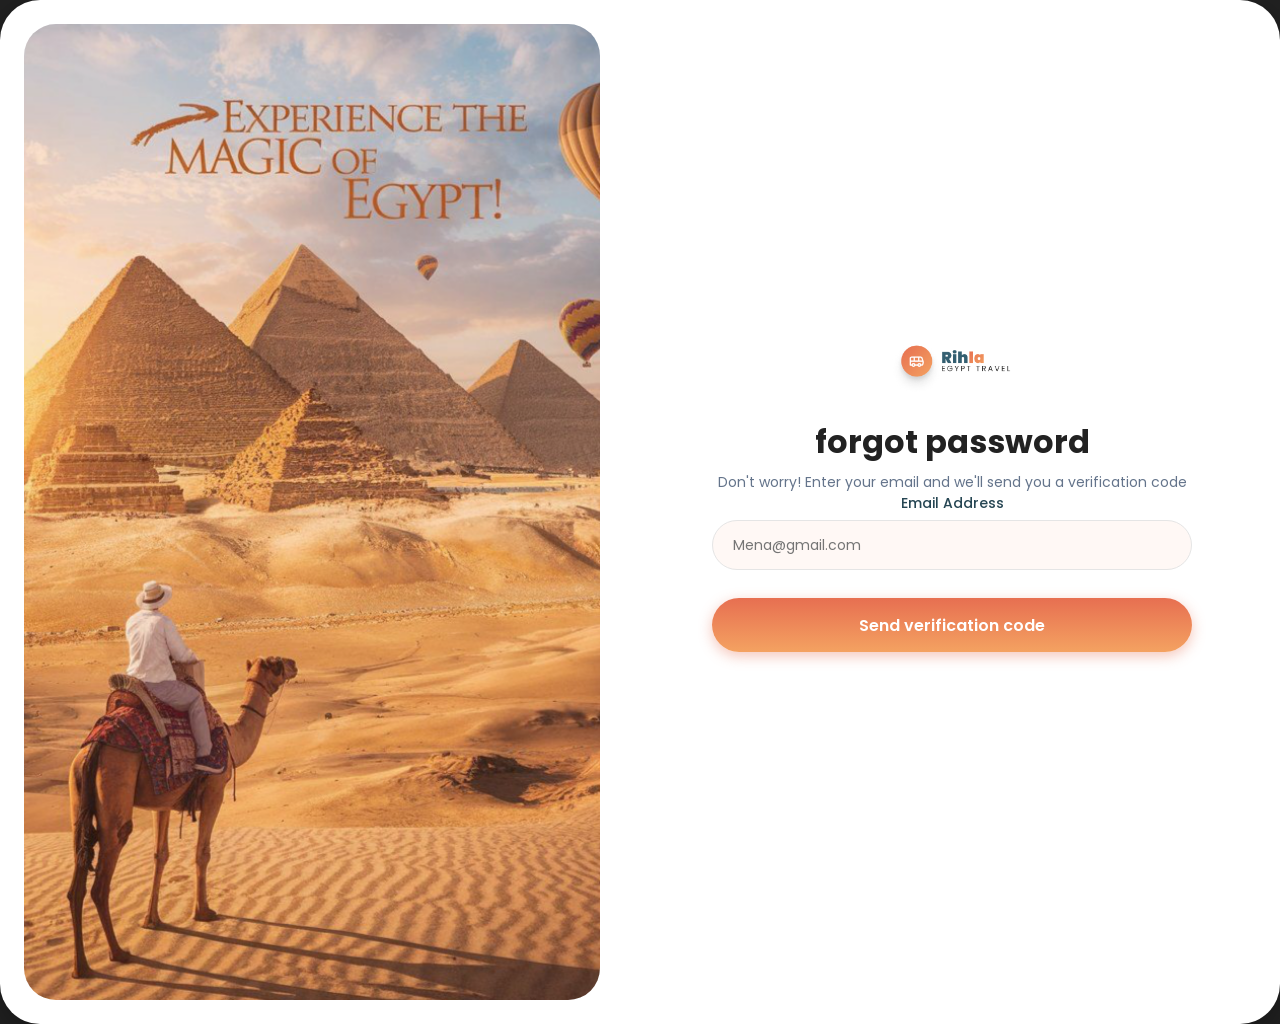
==== semi-final project/forgot.html @ 7e0e1c31 "First commit" ====
<!DOCTYPE html>
<html lang="en">
<head>
    <meta charset="UTF-8">
    <meta name="viewport" content="width=device-width, initial-scale=1.0">
    <title>forgot password</title>
      <link rel="stylesheet" href="/forgot.css">
    <link href="https://fonts.googleapis.com/css2?family=Poppins:wght@400;500;600;700&display=swap" rel="stylesheet">
</head>
<body>
      <main class="login-container">
       
        <section class="visual-section"></section>
        <section class="form-section">
            <div class="form-wrapper">
                
                <div class="brand-logo">
                    <img src="../images/Logo.png" alt="Rihla Egypt Travel">
                </div>

                <header class="form-header">
                    <h1>forgot password</h1>
                    <p>Don't worry! Enter your email and we'll send you a verification code</p>
                    <div class="input-group">
                        <label for="email">Email Address</label>
                        <input type="email" id="email" placeholder="Mena@gmail.com">
                    </div>
                    <button type="submit" class="submit-btn">Send verification code</button>
</body>
</html>
---- forgot.css ----
* {
    margin: 0;
    padding: 0;
    box-sizing: border-box;
    font-family: 'Poppins', sans-serif;
}

body {
   
     background-color: #222222; 
    min-height: 100vh;
    display: flex;
    justify-content: center;
    align-items: center;
}

.login-container {
    background-color: #ffffff;
    width: 1440px;
    height: 1024px;
    border-radius: 40px;
    display: flex;
    overflow: hidden;
    box-shadow: 0 10px 40px rgba(0, 0, 0, 0.4);
}

.visual-section {
    flex: 1;
    background-image: url('../images/Mask\ group.png');
    background-color: #e3d2c3;
    background-size: cover;
    background-position: center;
    margin: 24px;
    border-radius: 32px;
    position: relative;
    display: flex;
    justify-content: center;
}

.overlay-text {
    position: absolute;
    top: 60px;
    text-align: center;
}

.overlay-text h2 {
    color: #a05939;
    font-size: 32px;
    font-weight: 700;
    line-height: 1.2;
    letter-spacing: 1px;
}

.form-section {
    flex: 1;
    display: flex;
    justify-content: center;
    align-items: center;
    padding: 40px;
}

.form-wrapper {
    width: 100%;
    max-width: 480px;
}

.brand-logo {
    display: flex;
    justify-content: center;
    align-items: center;
    width: 150px;
    height: 50px;
    margin: 0 auto 24px auto;
}

.brand-logo img {
    height: 100%;
    object-fit: contain;
}

.form-header {
    text-align: center;
    margin-bottom: 28px;
}

.form-header h1 {
    font-size: 32px;
    color: #222222;
    font-weight: 700;
    margin-bottom: 6px;
}

.form-header p {
    font-size: 14px;
    color: #64748B;
}

.input-group {
    display: flex;
    flex-direction: column;
    gap: 6px;
    width: 100%;
    margin-bottom: 18px;
}

.input-group label {
    font-size: 14px;
    font-weight: 500;
    color: #264653;
}

.input-group input[type="text"],
.input-group input[type="email"],
.password-wrapper input {
    width: 100%;
    height: 50px;
    padding: 0 20px;
    background-color: #fff8f5;
    border-radius: 999px;
    border: 1.34px solid #e5e5e5;
    font-size: 14px;
    color: #333333;
    outline: none;
    box-sizing: border-box;
}

.input-group input:focus,
.password-wrapper input:focus {
    border-color: #E76F51;
}

.password-wrapper {
    position: relative;
    width: 100%;
    display: flex;
    align-items: center;
}

.password-wrapper input {
    padding-right: 45px;
}

.hide-password {
    position: absolute;
    right: 18px;
    top: 50%;
    transform: translateY(-50%);
    cursor: pointer;
    display: flex;
    align-items: center;
}

.hide-password img {
    width: 16px;
    height: 16px;
    opacity: 0.5;
}

.submit-btn {
    width: 100%;
    height: 54px;
    margin-top: 10px;
    background: linear-gradient(180deg, #E76F51 0%, #F4A261 100%);
    box-shadow: 0px 4px 14px 0px rgba(231, 111, 81, 0.4);
    color: #ffffff;
    border: none;
    font-size: 16px;
    font-weight: 600;
    border-radius: 999px;
    cursor: pointer;
    transition: transform 0.2s ease;
}

.submit-btn:hover {
    transform: translateY(-2px);
}

.form-footer {
    text-align: center;
    margin-top: 24px;
}

.form-footer p {
    font-size: 13px;
    color: #666666;
}

.form-footer a {
    color: #f17b51;
    text-decoration: none;
    font-weight: 600;
    margin-left: 4px;
}


@media (max-width: 992px) {
    .login-container {
        width: 100%;
        height: auto;
        flex-direction: column;
    }
    .visual-section {
       width: 100%;
        height: 250px; 
        min-height: 250px;
        margin: 0;
        border-radius: 20px 20px 0 0;
        background-size: cover;
        background-position: center;
    }
}
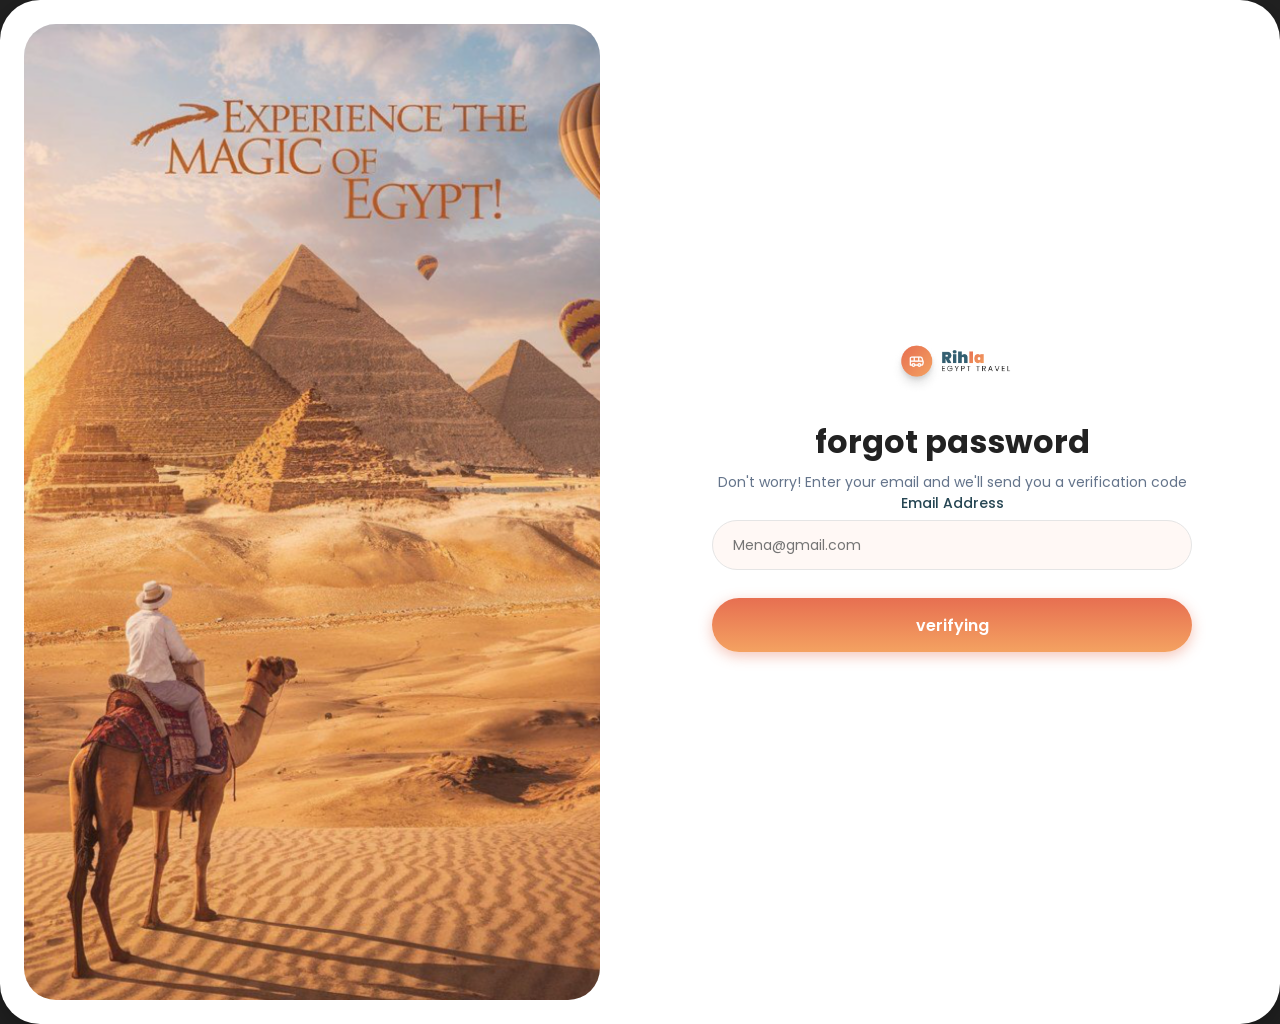
==== commit 659e4d12: "Fix paths, images, and page links" ====
--- a/semi-final project/forgot.html
+++ b/semi-final project/forgot.html
@@ -25,6 +25,7 @@
                         <label for="email">Email Address</label>
                         <input type="email" id="email" placeholder="Mena@gmail.com">
                     </div>
-                    <button type="submit" class="submit-btn">Send verification code</button>
+                    <button type="submit" class="submit-btn">verifying
+                        <a href="index.html"></a></button>
 </body>
 </html>
